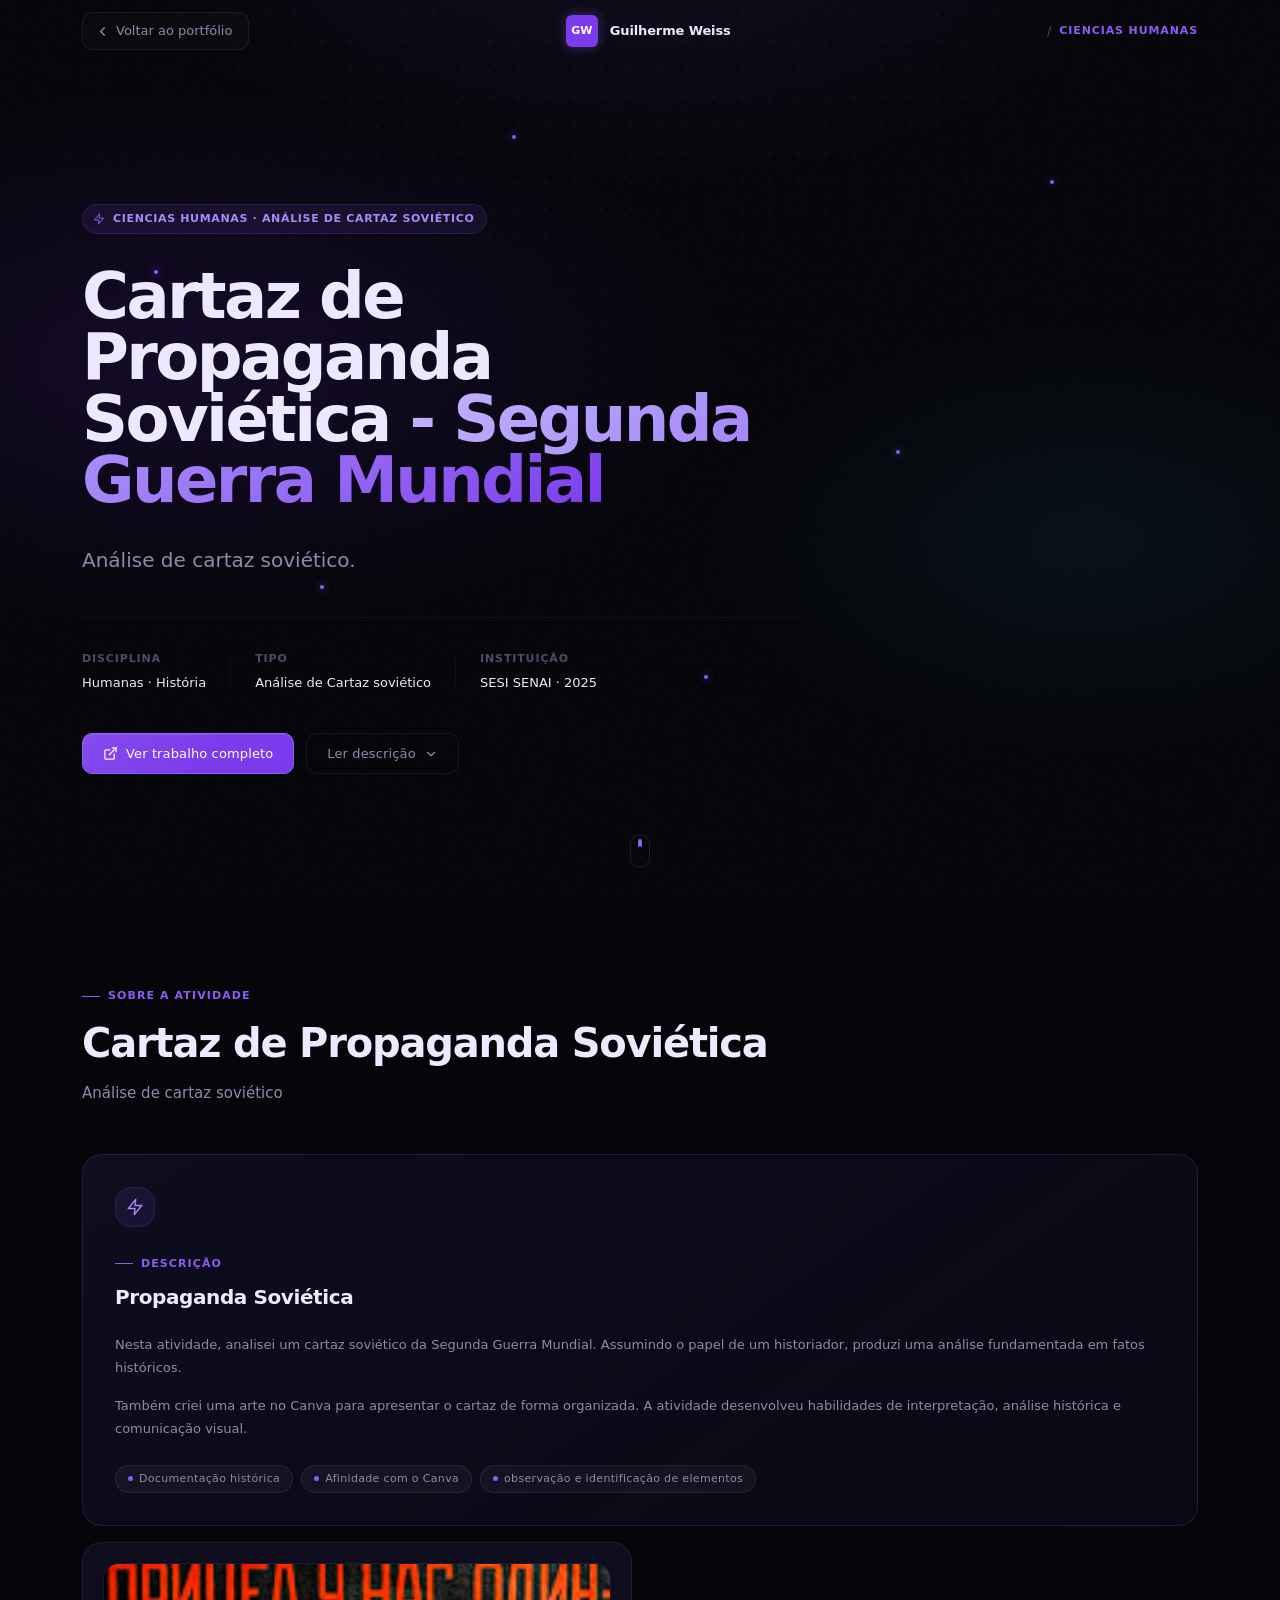
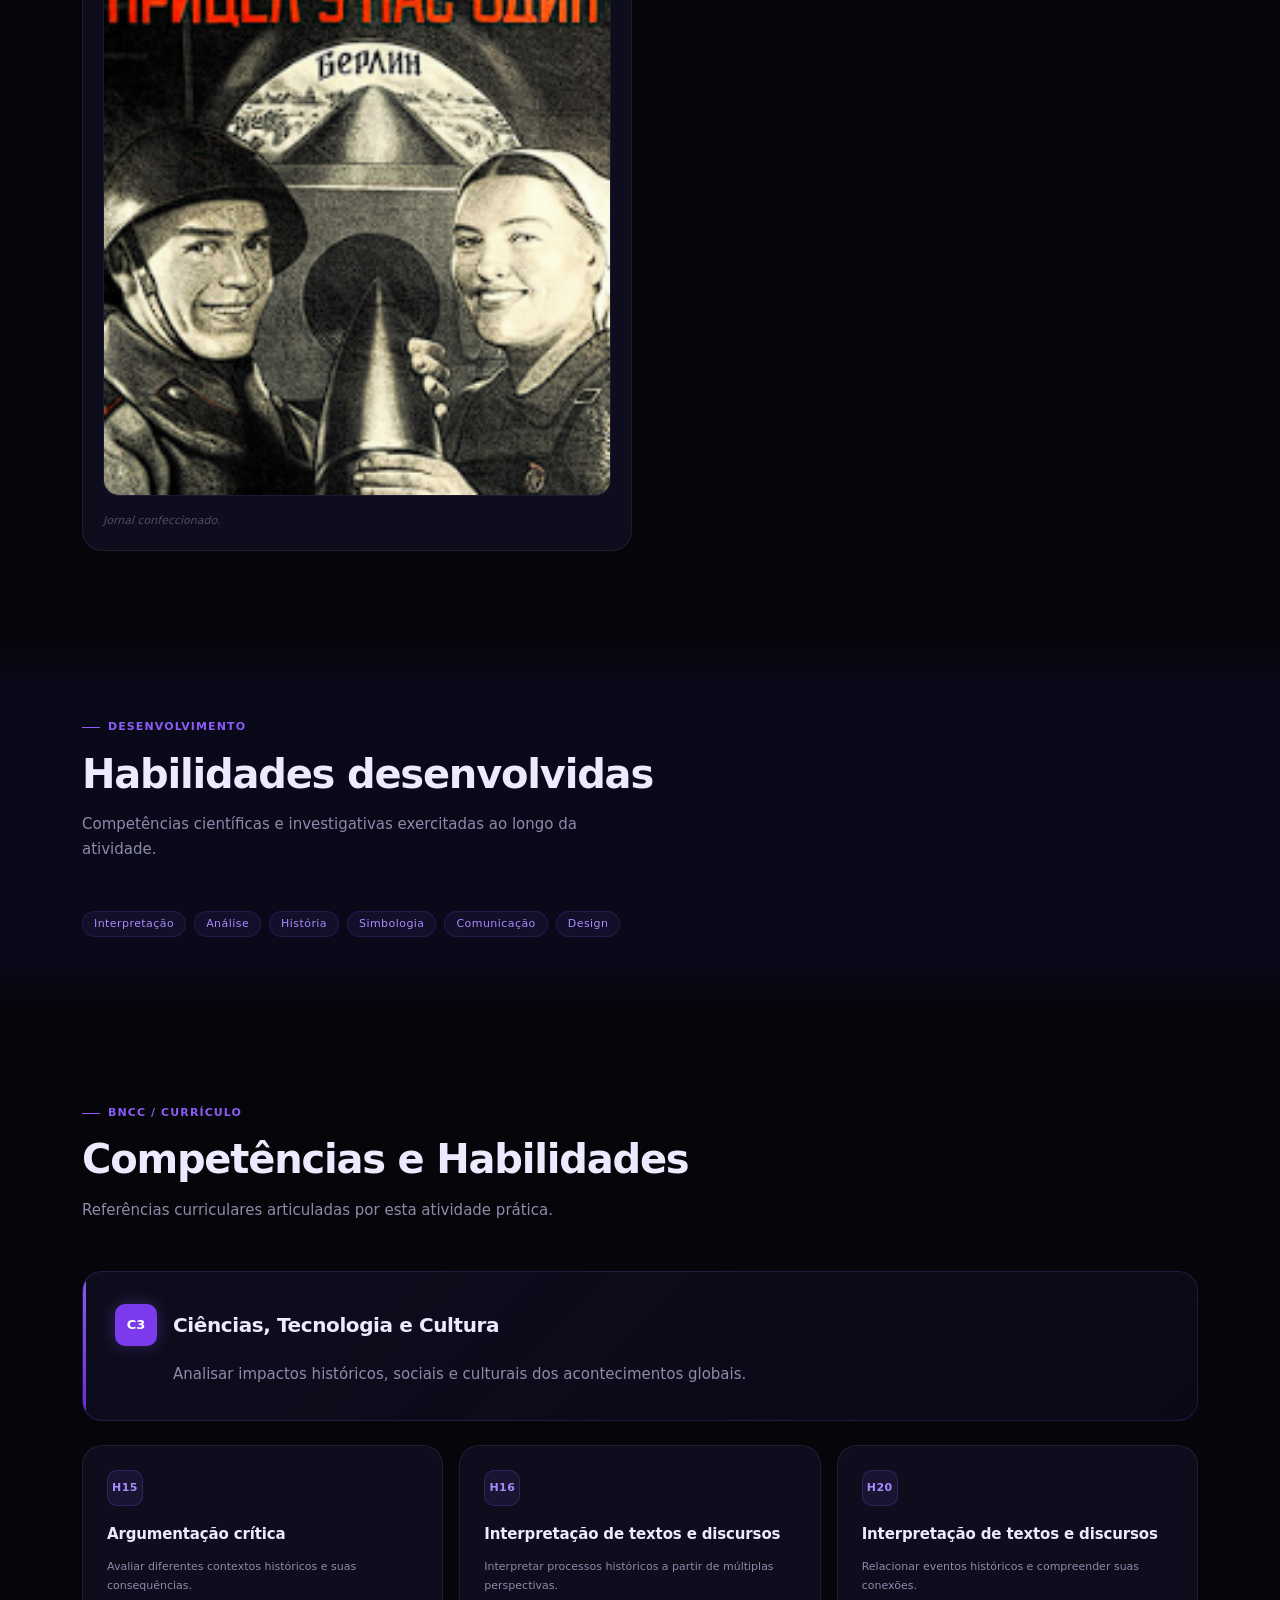
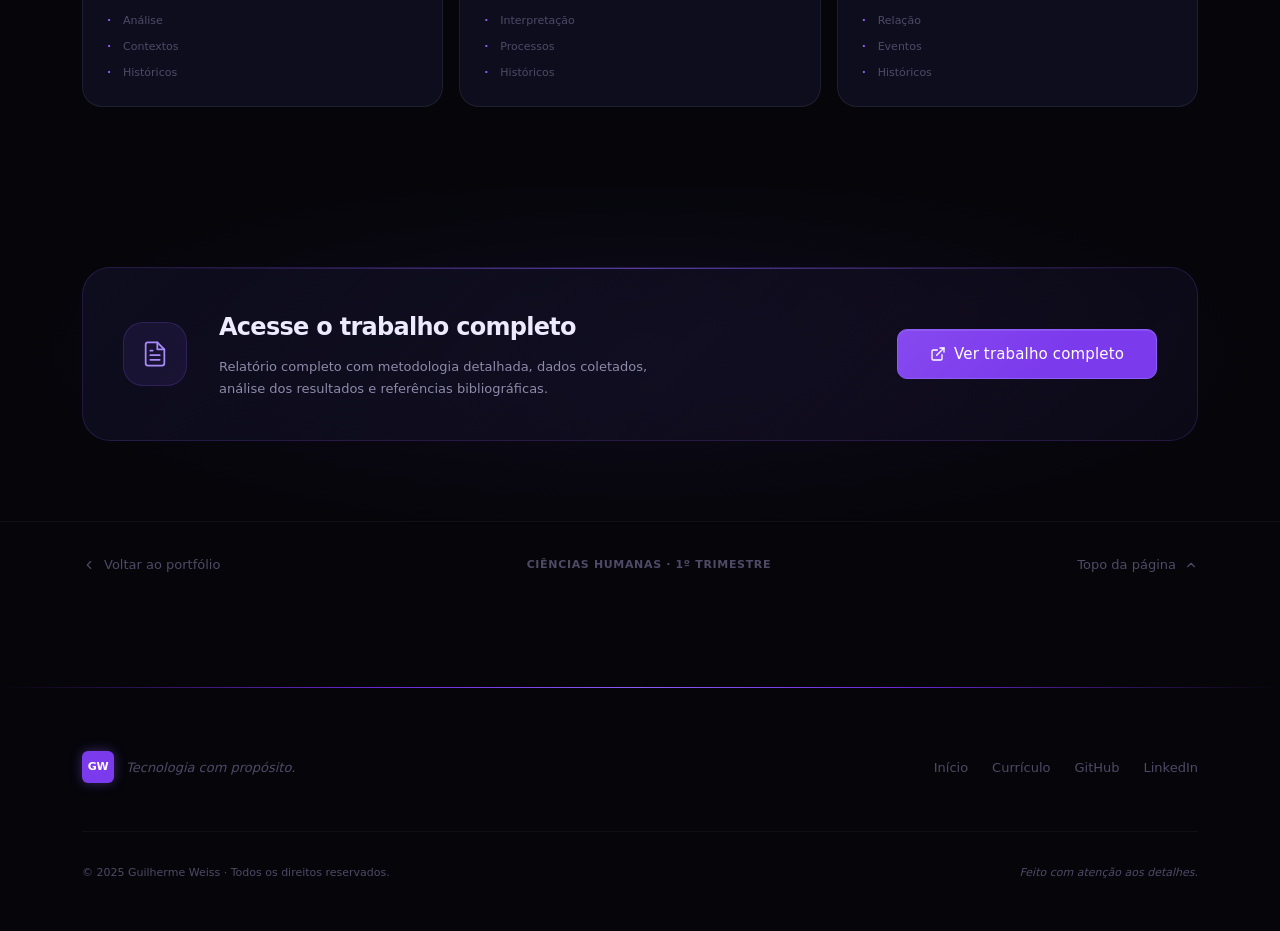
==== Atividades/Humanas/1 - trimestre/Analise revul/revol.html @ f52be658 "Subindo primeira vez" ====
<!doctype html>
<html lang="pt-BR">
  <head>
    <meta charset="UTF-8" />
    <meta name="viewport" content="width=device-width, initial-scale=1.0" />
    <meta name="description" content="Análise de Cartaz de Propaganda Soviética — leitura iconográfica de um cartaz da Segunda Guerra Mundial. Guilherme Weiss." />
    <meta name="theme-color" content="#05050a" />
    <meta
      property="og:title"
      content="Análise de Cartaz soviético · Guilherme Weiss"
    />
    <meta property="og:description" content="Análise de Cartaz soviético." />
    <title>Análise de Cartaz soviético · Guilherme Weiss</title>
    <link rel="preconnect" href="https://fonts.googleapis.com" />
    <link rel="preconnect" href="https://fonts.gstatic.com" crossorigin />
    <link
      href="https://docs.google.com/document/d/1InySbnxGwIeyUvvCs1xM2RCsfOVp6HE0wiUxIVOHOtE/edit?usp=sharing"
      rel="stylesheet"
    />
    <link rel="stylesheet" href="revol.css" />
  </head>
  <body>
    <!-- Custom cursor -->
    <div class="cursor" id="cursor" aria-hidden="true">
      <div class="cursor__ring"></div>
      <div class="cursor__dot"></div>
    </div>

    <!-- Scroll progress -->
    <div class="scroll-progress" id="scrollProgress" aria-hidden="true"></div>

    <!-- ══════════════════════════════════════════
       NAVBAR
  ══════════════════════════════════════════ -->
    <header class="navbar" id="navbar" role="banner">
      <nav class="navbar__inner container" aria-label="Navegação da atividade">
        <a
          href="../../../../index.html#human-sciences"
          class="act-back"
          aria-label="Voltar ao portfólio"
        >
          <svg
            width="15"
            height="15"
            viewBox="0 0 24 24"
            fill="none"
            stroke="currentColor"
            stroke-width="2.2"
            stroke-linecap="round"
            stroke-linejoin="round"
            aria-hidden="true"
          >
            <polyline points="15 18 9 12 15 6" />
          </svg>
          Voltar ao portfólio
        </a>

        <a
          href="../../../../index.html#human-sciences"
          class="navbar__logo"
          aria-label="Guilherme Weiss — início"
        >
          <span class="navbar__logo-mark" aria-hidden="true">GW</span>
          <span class="navbar__logo-text">Guilherme Weiss</span>
        </a>

        <div class="act-breadcrumb" aria-label="Local atual">
          <span class="act-breadcrumb__sep" aria-hidden="true">/</span>
          <span class="act-breadcrumb__label">Ciencias Humanas</span>
        </div>
      </nav>
    </header>

    <main>
      <!-- ══════════════════════════════════════════
         HERO
    ══════════════════════════════════════════ -->
      <section class="act-hero" id="top" aria-labelledby="act-title">
        <div class="act-hero__bg-grid" aria-hidden="true"></div>
        <div class="act-hero__bg-aurora" aria-hidden="true"></div>
        <div class="act-hero__bg-charge" aria-hidden="true">
          <!-- partícula animada: elétrons decorativos -->
          <div
            class="charge-particle"
            style="--d: 0s; --x: 12%; --y: 30%"
          ></div>
          <div
            class="charge-particle"
            style="--d: 0.8s; --x: 82%; --y: 20%"
          ></div>
          <div
            class="charge-particle"
            style="--d: 1.4s; --x: 55%; --y: 75%"
          ></div>
          <div
            class="charge-particle"
            style="--d: 2.1s; --x: 25%; --y: 65%"
          ></div>
          <div
            class="charge-particle"
            style="--d: 0.3s; --x: 70%; --y: 50%"
          ></div>
          <div
            class="charge-particle"
            style="--d: 1.7s; --x: 40%; --y: 15%"
          ></div>
        </div>

        <div class="container">
          <div class="act-hero__inner">
            <!-- Badge -->
            <div class="act-hero__badge reveal">
              <svg
                width="12"
                height="12"
                viewBox="0 0 24 24"
                fill="none"
                stroke="currentColor"
                stroke-width="2"
                stroke-linecap="round"
                stroke-linejoin="round"
                aria-hidden="true"
              >
                <path d="M13 2L3 14h9l-1 8 10-12h-9l1-8z" />
              </svg>
              Ciencias Humanas · Análise de Cartaz soviético
            </div>

            <!-- Título -->
            <h1 class="act-hero__title reveal reveal--delay-1" id="act-title">
              Cartaz de Propaganda Soviética
              <span class="act-hero__title-accent">
                - Segunda Guerra Mundial</span
              >
            </h1>

            <!-- Subtítulo -->
            <p class="act-hero__sub reveal reveal--delay-2">
              Análise de cartaz soviético.
            </p>

            <!-- Meta row: disciplina / tipo / ano -->
            <div class="act-hero__meta reveal reveal--delay-3" role="list">
              <div class="act-hero__meta-item" role="listitem">
                <span class="act-hero__meta-key">Disciplina</span>
                <span class="act-hero__meta-val">Humanas · História</span>
              </div>
              <div class="act-hero__meta-divider" aria-hidden="true"></div>
              <div class="act-hero__meta-item" role="listitem">
                <span class="act-hero__meta-key">Tipo</span>
                <span class="act-hero__meta-val"
                  >Análise de Cartaz soviético</span
                >
              </div>
              <div class="act-hero__meta-divider" aria-hidden="true"></div>
              <div class="act-hero__meta-item" role="listitem">
                <span class="act-hero__meta-key">Instituição</span>
                <span class="act-hero__meta-val">SESI SENAI · 2025</span>
              </div>
            </div>

            <!-- CTA principal -->
            <div class="act-hero__actions reveal reveal--delay-3">
              <a
                href="https://docs.google.com/document/d/1InySbnxGwIeyUvvCs1xM2RCsfOVp6HE0wiUxIVOHOtE/edit?usp=sharing"
                class="btn btn--primary js-magnetic"
                target="_blank"
                rel="noopener noreferrer"
                aria-label="Ver trabalho completo no Google Docs"
              >
                <svg
                  width="15"
                  height="15"
                  viewBox="0 0 24 24"
                  fill="none"
                  stroke="currentColor"
                  stroke-width="2"
                  stroke-linecap="round"
                  stroke-linejoin="round"
                  aria-hidden="true"
                >
                  <path
                    d="M18 13v6a2 2 0 0 1-2 2H5a2 2 0 0 1-2-2V8a2 2 0 0 1 2-2h6"
                  />
                  <polyline points="15 3 21 3 21 9" />
                  <line x1="10" y1="14" x2="21" y2="3" />
                </svg>
                Ver trabalho completo
              </a>
              <a href="#descricao" class="btn btn--ghost">
                Ler descrição
                <svg
                  width="14"
                  height="14"
                  viewBox="0 0 24 24"
                  fill="none"
                  stroke="currentColor"
                  stroke-width="2"
                  stroke-linecap="round"
                  stroke-linejoin="round"
                  aria-hidden="true"
                >
                  <polyline points="6 9 12 15 18 9" />
                </svg>
              </a>
            </div>
          </div>
        </div>

        <!-- Scroll cue -->
        <div class="hero__scroll-cue" aria-hidden="true">
          <div class="hero__scroll-track">
            <div class="hero__scroll-thumb"></div>
          </div>
        </div>
      </section>

      <!-- ══════════════════════════════════════════
         DESCRIÇÃO + IMAGEM (bento)
    ══════════════════════════════════════════ -->
      <section
        class="act-section"
        id="descricao"
        aria-labelledby="descricao-heading"
      >
        <div class="container">
          <div class="act-section__header reveal">
            <div class="section-label">Sobre a atividade</div>
            <h2 class="section-heading" id="descricao-heading">
              Cartaz de Propaganda Soviética
            </h2>
            <p class="section-subheading">Análise de cartaz soviético</p>
          </div>

          <!-- Bento grid principal -->
          <div
            class="act-bento"
            role="region"
            aria-label="Conteúdo principal da atividade"
          >
            <!-- Card grande: descrição completa -->
            <article
              class="act-card act-card--desc reveal"
              aria-labelledby="card-desc-title"
            >
              <div class="act-card__top-bar" aria-hidden="true"></div>
              <div class="act-card__icon-wrap" aria-hidden="true">
                <svg
                  width="18"
                  height="18"
                  viewBox="0 0 24 24"
                  fill="none"
                  stroke="currentColor"
                  stroke-width="1.8"
                  stroke-linecap="round"
                  stroke-linejoin="round"
                >
                  <path d="M13 2L3 14h9l-1 8 10-12h-9l1-8z" />
                </svg>
              </div>
              <div class="section-label act-card__overline">Descrição</div>
              <h3 class="act-card__title" id="card-desc-title">
                Propaganda Soviética
              </h3>
              <div class="act-card__body">
                <p>
                  Nesta atividade, analisei um cartaz soviético da Segunda
                  Guerra Mundial. Assumindo o papel de um historiador, produzi
                  uma análise fundamentada em fatos históricos.
                </p>
                <p>
                  Também criei uma arte no Canva para apresentar o cartaz de
                  forma organizada. A atividade desenvolveu habilidades de
                  interpretação, análise histórica e comunicação visual.
                </p>
              </div>
              <div class="act-card__concepts" aria-label="Conceitos explorados">
                <span class="act-concept-pill">
                  <span class="act-concept-pill__dot" aria-hidden="true"></span>
                  Documentação histórica
                </span>
                <span class="act-concept-pill">
                  <span class="act-concept-pill__dot" aria-hidden="true"></span>
                  Afinidade com o Canva
                </span>
                <span class="act-concept-pill">
                  <span class="act-concept-pill__dot" aria-hidden="true"></span>
                  observação e identificação de elementos
                </span>
              </div>
            </article>

            <!-- Card imagem ilustrativa -->
            <figure
              class="act-card act-card--image reveal reveal--delay-1"
              aria-label="Imagem ilustrativa do experimento"
            >
              <div class="act-card__top-bar" aria-hidden="true"></div>
              <div class="act-img-wrap">
                <!-- Substitua o src abaixo pela imagem real da atividade -->
                <img
                  src="Captura de tela 2026-04-21 013915.png"
                  alt="Imagem do cartaz soviético de propaganda analisado na atividade"
                  class="act-img"
                  loading="lazy"
                  onerror="
                    this.parentElement.classList.add(
                      'act-img-wrap--placeholder',
                    )
                  "
                />
                <!-- Placeholder científico quando não há imagem -->
                <div class="act-img-placeholder" aria-hidden="true">
                  <div class="act-img-placeholder__diagram">
                    <!-- Diagrama SVG: campo elétrico simplificado -->
                    <svg
                      viewBox="0 0 300 200"
                      fill="none"
                      xmlns="http://www.w3.org/2000/svg"
                      aria-label="Diagrama de indução eletrostática"
                      role="img"
                    >
                      <!-- Corpo polimérico (esquerda) -->
                      <rect
                        x="20"
                        y="75"
                        width="70"
                        height="50"
                        rx="8"
                        fill="rgba(139,92,246,0.12)"
                        stroke="rgba(139,92,246,0.5)"
                        stroke-width="1.5"
                      />
                      <text
                        x="55"
                        y="96"
                        font-family="Sora,sans-serif"
                        font-size="8"
                        fill="#a78bfa"
                        text-anchor="middle"
                      >
                        Polímero
                      </text>
                      <text
                        x="55"
                        y="110"
                        font-family="Sora,sans-serif"
                        font-size="10"
                        fill="#c4b5fd"
                        text-anchor="middle"
                        font-weight="700"
                      >
                        − − −
                      </text>
                      <text
                        x="55"
                        y="122"
                        font-family="Sora,sans-serif"
                        font-size="8"
                        fill="#8e8aaa"
                        text-anchor="middle"
                      >
                        atrito
                      </text>

                      <!-- Linhas de campo -->
                      <line
                        x1="93"
                        y1="88"
                        x2="125"
                        y2="88"
                        stroke="rgba(139,92,246,0.4)"
                        stroke-width="1"
                        stroke-dasharray="4 3"
                      />
                      <line
                        x1="93"
                        y1="100"
                        x2="125"
                        y2="100"
                        stroke="rgba(139,92,246,0.4)"
                        stroke-width="1"
                        stroke-dasharray="4 3"
                      />
                      <line
                        x1="93"
                        y1="112"
                        x2="125"
                        y2="112"
                        stroke="rgba(139,92,246,0.4)"
                        stroke-width="1"
                        stroke-dasharray="4 3"
                      />
                      <!-- Setas de campo -->
                      <polygon
                        points="124,85 118,88 124,91"
                        fill="rgba(139,92,246,0.5)"
                      />
                      <polygon
                        points="124,97 118,100 124,103"
                        fill="rgba(139,92,246,0.5)"
                      />
                      <polygon
                        points="124,109 118,112 124,115"
                        fill="rgba(139,92,246,0.5)"
                      />

                      <!-- Corpo metálico (direita) -->
                      <rect
                        x="128"
                        y="68"
                        width="90"
                        height="64"
                        rx="8"
                        fill="rgba(34,211,238,0.06)"
                        stroke="rgba(34,211,238,0.3)"
                        stroke-width="1.5"
                      />
                      <text
                        x="173"
                        y="88"
                        font-family="Sora,sans-serif"
                        font-size="8"
                        fill="#22d3ee"
                        text-anchor="middle"
                      >
                        Condutor
                      </text>
                      <!-- Redistribuição de cargas: + à esquerda, - à direita -->
                      <text
                        x="148"
                        y="106"
                        font-family="Sora,sans-serif"
                        font-size="11"
                        fill="#4ade80"
                        text-anchor="middle"
                        font-weight="700"
                      >
                        + +
                      </text>
                      <text
                        x="198"
                        y="106"
                        font-family="Sora,sans-serif"
                        font-size="11"
                        fill="#a78bfa"
                        text-anchor="middle"
                        font-weight="700"
                      >
                        − −
                      </text>
                      <text
                        x="173"
                        y="122"
                        font-family="Sora,sans-serif"
                        font-size="7.5"
                        fill="#4e4a66"
                        text-anchor="middle"
                      >
                        indução
                      </text>

                      <!-- Seta de atração -->
                      <path
                        d="M90 155 Q155 140 210 155"
                        stroke="rgba(139,92,246,0.3)"
                        stroke-width="1"
                        fill="none"
                        stroke-dasharray="3 3"
                      />
                      <text
                        x="155"
                        y="175"
                        font-family="Sora,sans-serif"
                        font-size="8"
                        fill="#4e4a66"
                        text-anchor="middle"
                      >
                        ↔ força de atração
                      </text>

                      <!-- Eletrões voando -->
                      <circle
                        cx="108"
                        cy="60"
                        r="3"
                        fill="rgba(139,92,246,0.6)"
                      />
                      <text
                        x="108"
                        y="55"
                        font-family="Sora,sans-serif"
                        font-size="7"
                        fill="#8b5cf6"
                        text-anchor="middle"
                      >
                        e⁻
                      </text>
                      <circle
                        cx="240"
                        cy="55"
                        r="3"
                        fill="rgba(139,92,246,0.6)"
                      />
                      <text
                        x="240"
                        y="50"
                        font-family="Sora,sans-serif"
                        font-size="7"
                        fill="#8b5cf6"
                        text-anchor="middle"
                      >
                        e⁻
                      </text>
                    </svg>
                  </div>
                </div>
              </div>
              <figcaption class="act-card__caption">
                Jornal confeccionado.
              </figcaption>
            </figure>
          </div>
          <!-- /act-bento -->
        </div>
      </section>

      <!-- ══════════════════════════════════════════
         HABILIDADES DESENVOLVIDAS
    ══════════════════════════════════════════ -->
      <section
        class="act-section act-section--alt"
        id="habilidades"
        aria-labelledby="hab-heading"
      >
        <div class="container">
          <div class="act-section__header reveal">
            <div class="section-label">Desenvolvimento</div>
            <h2 class="section-heading" id="hab-heading">
              Habilidades desenvolvidas
            </h2>
            <p class="section-subheading">
              Competências científicas e investigativas exercitadas ao longo da
              atividade.
            </p>
          </div>

          <div
            class="act-tags-wrap reveal reveal--delay-1"
            aria-label="Habilidades em formato de tags"
          >
            <span class="tag">Interpretação</span>
            <span class="tag">Análise</span>
            <span class="tag">História</span>
            <span class="tag">Simbologia</span>
            <span class="tag">Comunicação</span>
            <span class="tag">Design</span>
          </div>
        </div>
      </section>

      <!-- ══════════════════════════════════════════
         COMPETÊNCIAS E HABILIDADES BNCC
    ══════════════════════════════════════════ -->
      <section
        class="act-section"
        id="competencias"
        aria-labelledby="comp-heading"
      >
        <div class="container">
          <div class="act-section__header reveal">
            <div class="section-label">BNCC / Currículo</div>
            <h2 class="section-heading" id="comp-heading">
              Competências e Habilidades
            </h2>
            <p class="section-subheading">
              Referências curriculares articuladas por esta atividade prática.
            </p>
          </div>

          <div class="act-competencias">
            <!-- Competência C3 -->
            <div class="act-comp-card reveal" aria-labelledby="comp-c1-title">
              <div class="act-comp-card__header">
                <div class="act-comp-card__badge">C3</div>
                <h3 class="act-comp-card__title" id="comp-c1-title">
                  Ciências, Tecnologia e Cultura
                </h3>
              </div>
              <p class="act-comp-card__desc">
                Analisar impactos históricos, sociais e culturais dos
                acontecimentos globais.
              </p>
            </div>

            <!-- Habilidades -->
            <div class="act-hab-grid">
              <article
                class="act-hab-card reveal reveal--delay-1"
                aria-labelledby="hab-h1"
              >
                <div class="act-hab-card__code" aria-label="Habilidade H1">
                  H15
                </div>
                <h4 class="act-hab-card__title" id="hab-h1">
                  Argumentação crítica
                </h4>
                <p class="act-hab-card__desc">
                  Avaliar diferentes contextos históricos e suas consequências.
                </p>
                <ul class="act-hab-card__list" aria-label="Conceitos abordados">
                  <li>Análise</li>
                  <li>Contextos</li>
                  <li>Históricos</li>
                </ul>
              </article>

              <article
                class="act-hab-card reveal reveal--delay-1"
                aria-labelledby="hab-h7"
              >
                <div class="act-hab-card__code" aria-label="Habilidade H7">
                  H16
                </div>
                <h4 class="act-hab-card__title" id="hab-h7">
                  Interpretação de textos e discursos
                </h4>
                <p class="act-hab-card__desc">
                  Interpretar processos históricos a partir de múltiplas
                  perspectivas.
                </p>
                <ul class="act-hab-card__list" aria-label="Áreas da química">
                  <li>Interpretação</li>
                  <li>Processos</li>
                  <li>Históricos</li>
                </ul>
              </article>

              <article
                class="act-hab-card reveal reveal--delay-1"
                aria-labelledby="hab-h7"
              >
                <div class="act-hab-card__code" aria-label="Habilidade H7">
                  H20
                </div>
                <h4 class="act-hab-card__title" id="hab-h7">
                  Interpretação de textos e discursos
                </h4>
                <p class="act-hab-card__desc">
                  Relacionar eventos históricos e compreender suas conexões.
                </p>
                <ul class="act-hab-card__list" aria-label="Áreas da química">
                  <li>Relação</li>
                  <li>Eventos</li>
                  <li>Históricos</li>
                </ul>
              </article>
            </div>
            <!-- /act-hab-grid -->
          </div>
          <!-- /act-competencias -->
        </div>
      </section>

      <!-- ══════════════════════════════════════════
         CTA FINAL + TRABALHO COMPLETO
    ══════════════════════════════════════════ -->
      <section
        class="act-cta-section"
        id="trabalho"
        aria-labelledby="cta-heading"
      >
        <div class="act-cta-section__glow" aria-hidden="true"></div>
        <div class="container">
          <div class="act-cta reveal">
            <div class="act-cta__icon" aria-hidden="true">
              <svg
                width="28"
                height="28"
                viewBox="0 0 24 24"
                fill="none"
                stroke="currentColor"
                stroke-width="1.5"
                stroke-linecap="round"
                stroke-linejoin="round"
              >
                <path
                  d="M14 2H6a2 2 0 0 0-2 2v16a2 2 0 0 0 2 2h12a2 2 0 0 0 2-2V8z"
                />
                <polyline points="14 2 14 8 20 8" />
                <line x1="16" y1="13" x2="8" y2="13" />
                <line x1="16" y1="17" x2="8" y2="17" />
                <polyline points="10 9 9 9 8 9" />
              </svg>
            </div>
            <div class="act-cta__content">
              <h2 class="act-cta__title" id="cta-heading">
                Acesse o trabalho completo
              </h2>
              <p class="act-cta__desc">
                Relatório completo com metodologia detalhada, dados coletados,
                análise dos resultados e referências bibliográficas.
              </p>
            </div>
            <a
              href="https://docs.google.com/document/d/1InySbnxGwIeyUvvCs1xM2RCsfOVp6HE0wiUxIVOHOtE/edit?tab=t.0"
              class="btn btn--primary btn--lg js-magnetic"
              target="_blank"
              rel="noopener noreferrer"
              aria-label="Abrir trabalho completo no Google Docs (nova aba)"
            >
              <svg
                width="16"
                height="16"
                viewBox="0 0 24 24"
                fill="none"
                stroke="currentColor"
                stroke-width="2"
                stroke-linecap="round"
                stroke-linejoin="round"
                aria-hidden="true"
              >
                <path
                  d="M18 13v6a2 2 0 0 1-2 2H5a2 2 0 0 1-2-2V8a2 2 0 0 1 2-2h6"
                />
                <polyline points="15 3 21 3 21 9" />
                <line x1="10" y1="14" x2="21" y2="3" />
              </svg>
              Ver trabalho completo
            </a>
          </div>
        </div>
      </section>

      <!-- Navegação entre atividades -->
      <section class="act-nav-between" aria-label="Navegar entre atividades">
        <div class="container">
          <div class="act-nav-between__inner">
            <a
              href="../../../../index.html#human-sciences"
              class="act-nav-between__home reveal"
            >
              <svg
                width="14"
                height="14"
                viewBox="0 0 24 24"
                fill="none"
                stroke="currentColor"
                stroke-width="2"
                stroke-linecap="round"
                stroke-linejoin="round"
                aria-hidden="true"
              >
                <polyline points="15 18 9 12 15 6" />
              </svg>
              Voltar ao portfólio
            </a>
            <span class="act-nav-between__label reveal reveal--delay-1"
              >Ciências Humanas · 1º Trimestre</span
            >
            <a href="#top" class="act-nav-between__top reveal reveal--delay-2">
              Topo da página
              <svg
                width="14"
                height="14"
                viewBox="0 0 24 24"
                fill="none"
                stroke="currentColor"
                stroke-width="2"
                stroke-linecap="round"
                stroke-linejoin="round"
                aria-hidden="true"
              >
                <polyline points="18 15 12 9 6 15" />
              </svg>
            </a>
          </div>
        </div>
      </section>
    </main>

    <!-- ══════════════════════════════════════════
       FOOTER
  ══════════════════════════════════════════ -->
    <footer class="footer" role="contentinfo">
      <div class="footer__gradient" aria-hidden="true"></div>
      <div class="container">
        <div class="footer__inner">
          <div class="footer__brand">
            <span class="navbar__logo-mark" aria-hidden="true">GW</span>
            <p class="footer__tagline">Tecnologia com propósito.</p>
          </div>
          <nav class="footer__nav" aria-label="Links do rodapé">
            <a href="../index.html#hero" class="footer__link">Início</a>
            <a href="../index.html#resume" class="footer__link">Currículo</a>
            <a
              href="https://github.com/guilhermewrsilva-arch"
              class="footer__link"
              target="_blank"
              rel="noopener"
              >GitHub</a
            >
            <a
              href="https://www.linkedin.com/in/guilherme-weiss-a996a1350"
              class="footer__link"
              target="_blank"
              rel="noopener"
              >LinkedIn</a
            >
          </nav>
        </div>
        <div class="footer__bottom">
          <p class="footer__copy">
            &copy; 2025 Guilherme Weiss · Todos os direitos reservados.
          </p>
          <p class="footer__made">Feito com atenção aos detalhes.</p>
        </div>
      </div>
    </footer>

    <script src="revol.js"></script>
  </body>
</html>
---- Atividades/Humanas/1 - trimestre/Analise revul/revol.css ----
/* ═══════════════════════════════════════════════════════════════
   DESIGN SYSTEM — TOKENS (espelho do portfólio principal)
═══════════════════════════════════════════════════════════════ */
:root {
  --bg-base:      #05050a;
  --bg-raised:    #09091a;
  --bg-overlay:   #0d0c1f;
  --bg-card:      #0e0d1e;
  --bg-card-2:    #121128;

  --border-subtle:  rgba(255,255,255,0.04);
  --border-default: rgba(255,255,255,0.07);
  --border-medium:  rgba(139,92,246,0.18);
  --border-strong:  rgba(139,92,246,0.4);

  --violet-300: #c4b5fd;
  --violet-400: #a78bfa;
  --violet-500: #8b5cf6;
  --violet-600: #7c3aed;
  --violet-700: #6d28d9;
  --violet-dim:        rgba(139,92,246,0.1);
  --violet-glow:       rgba(139,92,246,0.2);
  --violet-glow-strong:rgba(139,92,246,0.35);

  --teal-400: #22d3ee;
  --teal-dim:  rgba(34,211,238,0.08);

  --text-primary:   #ede9fe;
  --text-secondary: #8e8aaa;
  --text-muted:     #4e4a66;
  --text-accent:    var(--violet-400);

  --green-400: #4ade80;
  --green-dim:  rgba(74,222,128,0.1);

  --sp-1:4px;   --sp-2:8px;   --sp-3:12px;  --sp-4:16px;
  --sp-5:20px;  --sp-6:24px;  --sp-8:32px;  --sp-10:40px;
  --sp-12:48px; --sp-16:64px; --sp-20:80px; --sp-24:96px;
  --sp-32:128px;

  --text-xs:  0.6875rem;
  --text-sm:  0.8125rem;
  --text-base:0.9375rem;
  --text-lg:  1.0625rem;
  --text-xl:  1.25rem;
  --text-2xl: 1.5rem;
  --text-3xl: 1.875rem;
  --text-4xl: 2.5rem;
  --text-5xl: 3.25rem;
  --text-6xl: 4rem;
  --text-7xl: 5rem;

  --font-display:'Sora', system-ui, -apple-system, sans-serif;
  --font-body:   'Inter', system-ui, -apple-system, sans-serif;

  --r-sm:6px; --r-md:10px; --r-lg:16px;
  --r-xl:20px;--r-2xl:28px;--r-full:9999px;

  --shadow-xs:  0 1px 2px rgba(0,0,0,.6);
  --shadow-sm:  0 2px 8px rgba(0,0,0,.5);
  --shadow-md:  0 6px 24px rgba(0,0,0,.5);
  --shadow-lg:  0 16px 48px rgba(0,0,0,.6);
  --shadow-violet:    0 0 40px rgba(139,92,246,.18), 0 0 80px rgba(139,92,246,.07);
  --shadow-card:      0 0 0 1px var(--border-default), var(--shadow-sm);
  --shadow-card-hover:0 0 0 1px var(--border-medium),  var(--shadow-md), 0 0 24px rgba(139,92,246,.1);

  --ease-out:    cubic-bezier(0.16, 1, 0.3, 1);
  --ease-spring: cubic-bezier(0.34, 1.56, 0.64, 1);
  --t-fast:  120ms;
  --t-base:  220ms;
  --t-slow:  380ms;
  --t-spring:480ms;

  --navbar-h:62px;
  --max-w:  1180px;
}

/* ═══════════════════════════════════════════════════════════════
   RESET
═══════════════════════════════════════════════════════════════ */
*,*::before,*::after{box-sizing:border-box;margin:0;padding:0;}
html{scroll-behavior:smooth;scroll-padding-top:var(--navbar-h);-webkit-text-size-adjust:100%;color-scheme:dark;}
body{background-color:var(--bg-base);color:var(--text-primary);font-family:var(--font-body);font-size:var(--text-base);line-height:1.65;-webkit-font-smoothing:antialiased;-moz-osx-font-smoothing:grayscale;overflow-x:hidden;}

/* Film grain */
body::before{content:'';position:fixed;inset:0;
  background-image:url("data:image/svg+xml,%3Csvg viewBox='0 0 256 256' xmlns='http://www.w3.org/2000/svg'%3E%3Cfilter id='n'%3E%3CfeTurbulence type='fractalNoise' baseFrequency='0.8' numOctaves='4' stitchTiles='stitch'/%3E%3C/filter%3E%3Crect width='100%25' height='100%25' filter='url(%23n)' opacity='1'/%3E%3C/svg%3E");
  background-repeat:repeat;background-size:180px 180px;opacity:.022;pointer-events:none;z-index:9999;}

img,svg{display:block;}
a{color:inherit;text-decoration:none;}
button{background:none;border:none;cursor:pointer;font-family:inherit;}
ul,ol{list-style:none;}
:focus-visible{outline:2px solid var(--violet-400);outline-offset:3px;border-radius:var(--r-sm);}
::selection{background:rgba(139,92,246,.35);color:var(--text-primary);}
::-webkit-scrollbar{width:5px;}
::-webkit-scrollbar-track{background:var(--bg-base);}
::-webkit-scrollbar-thumb{background:var(--violet-700);border-radius:var(--r-full);}

/* ═══════════════════════════════════════════════════════════════
   CURSOR
═══════════════════════════════════════════════════════════════ */
@media(hover:hover){
  body{cursor:none;}
  .cursor{position:fixed;top:0;left:0;pointer-events:none;z-index:10000;will-change:transform;}
  .cursor__ring{position:absolute;width:32px;height:32px;border-radius:var(--r-full);border:1px solid rgba(139,92,246,.6);transform:translate(-50%,-50%);transition:transform .08s var(--ease-out),opacity var(--t-base),width var(--t-base) var(--ease-out),height var(--t-base) var(--ease-out);}
  .cursor__dot{position:absolute;width:5px;height:5px;background:var(--violet-400);border-radius:var(--r-full);transform:translate(-50%,-50%);transition:transform .04s linear;}
  .cursor.is-hovering .cursor__ring{width:48px;height:48px;background:rgba(139,92,246,.06);border-color:var(--violet-400);}
  .cursor.is-clicking .cursor__ring{transform:translate(-50%,-50%) scale(.85);}
  a:hover,button:hover,[role="button"]:hover{cursor:none;}
}

/* ═══════════════════════════════════════════════════════════════
   SCROLL PROGRESS
═══════════════════════════════════════════════════════════════ */
.scroll-progress{position:fixed;top:0;left:0;height:2px;width:0%;background:linear-gradient(90deg,var(--violet-600),var(--violet-300));z-index:10001;transition:width .1s linear;}

/* ═══════════════════════════════════════════════════════════════
   LAYOUT
═══════════════════════════════════════════════════════════════ */
.container{width:100%;max-width:var(--max-w);margin-inline:auto;padding-inline:var(--sp-8);}
@media(max-width:768px){.container{padding-inline:var(--sp-5);}}

/* ═══════════════════════════════════════════════════════════════
   TYPE UTILITIES
═══════════════════════════════════════════════════════════════ */
.section-label{display:inline-flex;align-items:center;gap:var(--sp-2);font-size:var(--text-xs);font-weight:600;letter-spacing:.1em;text-transform:uppercase;color:var(--violet-500);margin-bottom:var(--sp-4);}
.section-label::before{content:'';display:block;width:18px;height:1px;background:var(--violet-500);}
.section-heading{font-family:var(--font-display);font-size:clamp(var(--text-3xl),4vw,var(--text-4xl));font-weight:700;line-height:1.08;letter-spacing:-.03em;color:var(--text-primary);margin-bottom:var(--sp-4);}
.section-subheading{font-size:var(--text-base);color:var(--text-secondary);line-height:1.7;max-width:520px;margin-bottom:var(--sp-12);}

/* ═══════════════════════════════════════════════════════════════
   BUTTONS
═══════════════════════════════════════════════════════════════ */
.btn{display:inline-flex;align-items:center;gap:var(--sp-2);padding:9px var(--sp-5);font-family:var(--font-body);font-size:var(--text-sm);font-weight:500;letter-spacing:.01em;border-radius:var(--r-md);border:1px solid transparent;transition:background var(--t-base) var(--ease-out),box-shadow var(--t-base) var(--ease-out),transform var(--t-base) var(--ease-out),border-color var(--t-base) var(--ease-out);white-space:nowrap;position:relative;overflow:hidden;}
.btn--primary{background:var(--violet-600);color:#fff;border-color:var(--violet-500);box-shadow:0 0 0 0 var(--violet-glow),inset 0 1px 0 rgba(255,255,255,.1);}
.btn--primary::before{content:'';position:absolute;inset:0;background:linear-gradient(135deg,rgba(255,255,255,.08) 0%,transparent 60%);}
.btn--primary:hover{background:var(--violet-500);box-shadow:0 0 0 3px var(--violet-dim),0 8px 24px rgba(139,92,246,.35);transform:translateY(-1px);}
.btn--ghost{background:transparent;color:var(--text-secondary);border-color:var(--border-default);}
.btn--ghost:hover{background:var(--violet-dim);color:var(--violet-400);border-color:var(--border-medium);transform:translateY(-1px);}
.btn--lg{padding:12px var(--sp-8);font-size:var(--text-base);}

/* ═══════════════════════════════════════════════════════════════
   TAGS
═══════════════════════════════════════════════════════════════ */
.tag{display:inline-flex;align-items:center;padding:3px 11px;font-size:var(--text-xs);font-weight:500;letter-spacing:.04em;background:rgba(139,92,246,.08);color:var(--violet-400);border:1px solid rgba(139,92,246,.15);border-radius:var(--r-full);white-space:nowrap;transition:all var(--t-fast);}
.tag:hover{background:rgba(139,92,246,.18);border-color:rgba(139,92,246,.35);}

/* ═══════════════════════════════════════════════════════════════
   REVEAL
═══════════════════════════════════════════════════════════════ */
.reveal{opacity:0;transform:translateY(20px);transition:opacity var(--t-slow) var(--ease-out),transform var(--t-slow) var(--ease-out);}
.reveal.is-visible{opacity:1;transform:translateY(0);}
.reveal--delay-1{transition-delay:100ms;}
.reveal--delay-2{transition-delay:200ms;}
.reveal--delay-3{transition-delay:300ms;}

/* ═══════════════════════════════════════════════════════════════
   NAVBAR
═══════════════════════════════════════════════════════════════ */
.navbar{position:fixed;top:0;left:0;right:0;z-index:100;height:var(--navbar-h);transition:background var(--t-base),backdrop-filter var(--t-base),box-shadow var(--t-base);}
.navbar.is-scrolled{background:rgba(5,5,10,.82);backdrop-filter:blur(24px) saturate(160%);-webkit-backdrop-filter:blur(24px) saturate(160%);box-shadow:0 0 0 1px var(--border-subtle),0 1px 0 var(--border-subtle);}
.navbar__inner{display:flex;align-items:center;justify-content:space-between;height:100%;}
.navbar__logo{display:flex;align-items:center;gap:var(--sp-3);flex-shrink:0;}
.navbar__logo-mark{display:flex;align-items:center;justify-content:center;width:32px;height:32px;background:var(--violet-600);color:#fff;font-family:var(--font-display);font-size:var(--text-xs);font-weight:700;border-radius:var(--r-sm);letter-spacing:-.02em;flex-shrink:0;box-shadow:0 0 12px rgba(139,92,246,.4);}
.navbar__logo-text{font-family:var(--font-display);font-size:var(--text-sm);font-weight:600;color:var(--text-primary);letter-spacing:-.01em;}

/* Botão voltar */
.act-back{display:inline-flex;align-items:center;gap:6px;padding:7px var(--sp-4) 7px var(--sp-3);font-size:var(--text-sm);font-weight:500;color:var(--text-secondary);border:1px solid var(--border-default);border-radius:var(--r-md);background:rgba(255,255,255,.02);transition:all var(--t-base) var(--ease-out);}
.act-back:hover{color:var(--violet-400);border-color:var(--border-medium);background:var(--violet-dim);transform:translateX(-2px);}
.act-back svg{transition:transform var(--t-base) var(--ease-out);}
.act-back:hover svg{transform:translateX(-2px);}

/* Breadcrumb */
.act-breadcrumb{display:flex;align-items:center;gap:var(--sp-2);}
.act-breadcrumb__sep{color:var(--text-muted);font-size:var(--text-sm);}
.act-breadcrumb__label{font-size:var(--text-xs);font-weight:600;letter-spacing:.08em;text-transform:uppercase;color:var(--violet-500);}
@media(max-width:640px){.act-breadcrumb{display:none;}}

/* ═══════════════════════════════════════════════════════════════
   HERO
═══════════════════════════════════════════════════════════════ */
.act-hero{position:relative;min-height:100svh;display:flex;flex-direction:column;justify-content:center;padding-top:var(--navbar-h);overflow:hidden;}

.act-hero__bg-grid{position:absolute;inset:0;background-image:radial-gradient(circle,rgba(255,255,255,.06) 1px,transparent 1px);background-size:28px 28px;mask-image:radial-gradient(ellipse 90% 80% at 50% 0%,black 30%,transparent 80%);pointer-events:none;}

.act-hero__bg-aurora{position:absolute;inset:0;background:radial-gradient(ellipse 70% 50% at 15% 40%,rgba(109,40,217,.14) 0%,transparent 60%),radial-gradient(ellipse 50% 40% at 85% 60%,rgba(34,211,238,.06) 0%,transparent 60%),radial-gradient(ellipse 80% 60% at 50% -10%,rgba(139,92,246,.09) 0%,transparent 50%);pointer-events:none;}

/* Partículas de elétrons */
.act-hero__bg-charge{position:absolute;inset:0;pointer-events:none;}
.charge-particle{position:absolute;left:var(--x);top:var(--y);width:4px;height:4px;border-radius:50%;background:var(--violet-500);box-shadow:0 0 8px var(--violet-500),0 0 20px rgba(139,92,246,.3);animation:electronFloat 6s ease-in-out var(--d,0s) infinite;}
@keyframes electronFloat{
  0%,100%{transform:translateY(0) scale(1);opacity:.7;}
  50%{transform:translateY(-18px) scale(1.3);opacity:1;}
}

.act-hero__inner{position:relative;z-index:1;padding-block:var(--sp-24) var(--sp-20);max-width:720px;}

/* Badge */
.act-hero__badge{display:inline-flex;align-items:center;gap:var(--sp-2);padding:5px 12px 5px 10px;background:var(--violet-dim);border:1px solid var(--border-medium);border-radius:var(--r-full);font-size:var(--text-xs);font-weight:600;letter-spacing:.06em;text-transform:uppercase;color:var(--violet-400);margin-bottom:var(--sp-8);width:fit-content;}
.act-hero__badge svg{color:var(--violet-500);}

/* Título */
.act-hero__title{font-family:var(--font-display);font-size:clamp(var(--text-4xl),6.5vw,var(--text-6xl));font-weight:800;line-height:.96;letter-spacing:-.04em;color:var(--text-primary);margin-bottom:var(--sp-8);}
.act-hero__title-accent{background:linear-gradient(140deg,var(--violet-300) 0%,var(--violet-400) 40%,var(--violet-600) 100%);-webkit-background-clip:text;-webkit-text-fill-color:transparent;background-clip:text;}

/* Subtítulo */
.act-hero__sub{font-size:clamp(var(--text-lg),2.2vw,var(--text-xl));color:var(--text-secondary);line-height:1.7;max-width:560px;margin-bottom:var(--sp-10);}

/* Meta row */
.act-hero__meta{display:flex;align-items:center;gap:var(--sp-6);padding-top:var(--sp-8);border-top:1px solid var(--border-subtle);margin-bottom:var(--sp-10);flex-wrap:wrap;}
.act-hero__meta-item{display:flex;flex-direction:column;gap:3px;}
.act-hero__meta-key{font-size:var(--text-xs);font-weight:600;letter-spacing:.08em;text-transform:uppercase;color:var(--text-muted);}
.act-hero__meta-val{font-size:var(--text-sm);font-weight:500;color:var(--text-primary);}
.act-hero__meta-divider{width:1px;height:28px;background:var(--border-subtle);flex-shrink:0;}

/* Actions */
.act-hero__actions{display:flex;align-items:center;gap:var(--sp-3);flex-wrap:wrap;}

/* Scroll cue (reutilizado do portfólio) */
.hero__scroll-cue{position:absolute;bottom:var(--sp-8);left:50%;transform:translateX(-50%);}
.hero__scroll-track{width:20px;height:34px;border:1.5px solid rgba(255,255,255,.1);border-radius:var(--r-full);display:flex;justify-content:center;padding:4px;}
.hero__scroll-thumb{width:4px;height:8px;background:var(--violet-500);border-radius:var(--r-full);animation:scrollBounce 2s ease-in-out infinite;}
@keyframes scrollBounce{0%,100%{transform:translateY(0);opacity:1;}80%{transform:translateY(12px);opacity:0;}}

/* ═══════════════════════════════════════════════════════════════
   SEÇÕES
═══════════════════════════════════════════════════════════════ */
.act-section{padding-block:var(--sp-20);}
.act-section--alt{background:linear-gradient(180deg,transparent 0%,var(--bg-raised) 15%,var(--bg-raised) 85%,transparent 100%);}
.act-section__header{margin-bottom:var(--sp-12);}

/* ═══════════════════════════════════════════════════════════════
   BENTO GRID
═══════════════════════════════════════════════════════════════ */
.act-bento{
  display:grid;
  grid-template-columns:1fr 1fr;
  grid-template-rows:auto auto;
  gap:var(--sp-4);
}

/* Card base */
.act-card{
  position:relative;
  background:var(--bg-card);
  border:1px solid var(--border-default);
  border-radius:var(--r-xl);
  padding:var(--sp-8);
  overflow:hidden;
  transition:border-color var(--t-base) var(--ease-out),
             box-shadow    var(--t-base) var(--ease-out),
             transform     var(--t-base) var(--ease-out);
}
.act-card:hover{
  border-color:var(--border-medium);
  box-shadow:var(--shadow-card-hover);
  transform:translateY(-2px);
}

/* Barra superior colorida */
.act-card__top-bar{
  position:absolute;top:0;left:var(--sp-8);right:var(--sp-8);height:1px;
  background:linear-gradient(90deg,transparent,rgba(139,92,246,.5),transparent);
  opacity:0;transition:opacity var(--t-base);
}
.act-card:hover .act-card__top-bar{opacity:1;}

/* Ícone */
.act-card__icon-wrap{
  display:flex;align-items:center;justify-content:center;
  width:40px;height:40px;border-radius:var(--r-lg);
  background:var(--violet-dim);border:1px solid rgba(139,92,246,.15);
  color:var(--violet-400);margin-bottom:var(--sp-5);flex-shrink:0;
}
.act-card__icon-wrap--teal{background:var(--teal-dim);border-color:rgba(34,211,238,.15);color:var(--teal-400);}

/* Overline acima do título */
.act-card__overline{margin-bottom:var(--sp-2) !important;}

/* Título do card */
.act-card__title{font-family:var(--font-display);font-size:var(--text-xl);font-weight:700;letter-spacing:-.02em;color:var(--text-primary);margin-bottom:var(--sp-5);}

/* Body text */
.act-card__body{display:flex;flex-direction:column;gap:var(--sp-4);margin-bottom:var(--sp-6);}
.act-card__body p{font-size:var(--text-sm);color:var(--text-secondary);line-height:1.75;}

/* ── Card: descrição ── */
.act-card--desc{grid-column:1 / -1;background:linear-gradient(145deg,var(--bg-card) 0%,rgba(139,92,246,.04) 100%);border-color:rgba(139,92,246,.2);}
.act-card--desc:hover{border-color:rgba(139,92,246,.38);box-shadow:var(--shadow-card-hover),0 0 40px rgba(139,92,246,.06);}

/* Concept pills */
.act-card__concepts{display:flex;flex-wrap:wrap;gap:var(--sp-2);margin-top:var(--sp-2);}
.act-concept-pill{display:inline-flex;align-items:center;gap:6px;padding:4px 12px;font-size:var(--text-xs);font-weight:500;letter-spacing:.03em;color:var(--text-secondary);background:rgba(255,255,255,.04);border:1px solid var(--border-default);border-radius:var(--r-full);transition:all var(--t-fast);}
.act-concept-pill:hover{color:var(--violet-400);border-color:var(--border-medium);background:var(--violet-dim);}
.act-concept-pill__dot{width:5px;height:5px;border-radius:50%;background:var(--violet-500);flex-shrink:0;animation:pulse 2s ease-in-out infinite;}
@keyframes pulse{0%,100%{opacity:1;transform:scale(1);}50%{opacity:.4;transform:scale(.8);}}

/* ── Card: imagem ── */
.act-card--image{padding:var(--sp-5);display:flex;flex-direction:column;gap:0;}
.act-img-wrap{flex:1;border-radius:var(--r-lg);overflow:hidden;background:var(--bg-card-2);border:1px solid var(--border-subtle);margin-bottom:var(--sp-4);min-height:280px;position:relative;}
.act-img{width:100%;height:100%;object-fit:cover;object-position:center;display:block;transition:transform var(--t-slow) var(--ease-out);}
.act-card--image:hover .act-img{transform:scale(1.03);}

/* Placeholder quando não há imagem */
.act-img-wrap--placeholder .act-img{display:none;}
.act-img-placeholder{position:absolute;inset:0;display:none;flex-direction:column;align-items:center;justify-content:center;gap:var(--sp-4);padding:var(--sp-6);}
.act-img-wrap--placeholder .act-img-placeholder{display:flex;}
.act-img-placeholder__diagram{width:100%;max-width:320px;}
.act-img-placeholder__diagram svg{width:100%;height:auto;}
.act-img-placeholder__label{font-size:var(--text-sm);font-weight:600;color:var(--text-muted);}
.act-img-placeholder__hint{font-size:var(--text-xs);color:var(--text-muted);}
.act-img-placeholder__hint code{background:rgba(139,92,246,.12);color:var(--violet-400);padding:1px 5px;border-radius:var(--r-sm);font-family:monospace;}
.act-card__caption{font-size:var(--text-xs);color:var(--text-muted);line-height:1.6;font-style:italic;}

/* ── Card: método ── */
.act-method-list{display:flex;flex-direction:column;gap:var(--sp-5);margin-top:var(--sp-2);}
.act-method-item{display:flex;align-items:flex-start;gap:var(--sp-4);}
.act-method-item__num{font-family:var(--font-display);font-size:var(--text-xs);font-weight:700;color:var(--violet-600);letter-spacing:.08em;flex-shrink:0;padding-top:2px;}
.act-method-item strong{font-size:var(--text-sm);font-weight:600;color:var(--text-primary);display:block;margin-bottom:3px;}
.act-method-item p{font-size:var(--text-xs);color:var(--text-secondary);line-height:1.65;}

/* ── Card: fenômenos ── */
.act-phenomena-list{display:flex;flex-direction:column;gap:var(--sp-4);margin-top:var(--sp-2);}
.act-phenomena-item{display:flex;align-items:center;gap:var(--sp-3);font-size:var(--text-sm);color:var(--text-secondary);line-height:1.55;}
.act-phenomena-item__marker{color:var(--violet-500);flex-shrink:0;display:flex;}

/* Responsivo bento */
@media(max-width:900px){
  .act-bento{grid-template-columns:1fr;}
  .act-card--desc{grid-column:1;}
  .act-card--image{min-height:300px;}
  .act-img-wrap{min-height:240px;}
}
@media(max-width:580px){
  .act-bento{gap:var(--sp-3);}
  .act-card{padding:var(--sp-6);}
}

/* ═══════════════════════════════════════════════════════════════
   TAGS SECTION
═══════════════════════════════════════════════════════════════ */
.act-tags-wrap{display:flex;flex-wrap:wrap;gap:var(--sp-2);}

/* ═══════════════════════════════════════════════════════════════
   COMPETÊNCIAS
═══════════════════════════════════════════════════════════════ */
.act-competencias{display:flex;flex-direction:column;gap:var(--sp-6);}

/* Competência C1 */
.act-comp-card{background:var(--bg-card);border:1px solid var(--border-medium);border-radius:var(--r-xl);padding:var(--sp-8);position:relative;overflow:hidden;background:linear-gradient(135deg,var(--bg-card) 0%,rgba(139,92,246,.05) 100%);}
.act-comp-card::before{content:'';position:absolute;left:0;top:0;bottom:0;width:3px;background:linear-gradient(180deg,var(--violet-500),var(--violet-700));border-radius:2px 0 0 2px;}
.act-comp-card__header{display:flex;align-items:center;gap:var(--sp-4);margin-bottom:var(--sp-4);}
.act-comp-card__badge{display:flex;align-items:center;justify-content:center;width:42px;height:42px;background:var(--violet-600);color:#fff;font-family:var(--font-display);font-size:var(--text-sm);font-weight:700;border-radius:var(--r-md);flex-shrink:0;box-shadow:0 0 16px rgba(139,92,246,.3);}
.act-comp-card__title{font-family:var(--font-display);font-size:var(--text-xl);font-weight:700;letter-spacing:-.02em;color:var(--text-primary);}
.act-comp-card__desc{font-size:var(--text-base);color:var(--text-secondary);line-height:1.7;padding-left:calc(42px + var(--sp-4));}

/* Grid de habilidades */
.act-hab-grid{display:grid;grid-template-columns:repeat(3,1fr);gap:var(--sp-4);}

.act-hab-card{background:var(--bg-card);border:1px solid var(--border-default);border-radius:var(--r-xl);padding:var(--sp-6);transition:border-color var(--t-base) var(--ease-out),box-shadow var(--t-base) var(--ease-out),transform var(--t-base) var(--ease-out);}
.act-hab-card:hover{border-color:var(--border-medium);box-shadow:var(--shadow-card-hover);transform:translateY(-2px);}

/* Card de habilidade em destaque */
.act-hab-card--featured{border-color:var(--border-medium);background:linear-gradient(145deg,var(--bg-card) 0%,rgba(139,92,246,.06) 100%);grid-column:1 / -1;}

.act-hab-card__code{display:inline-flex;align-items:center;justify-content:center;width:36px;height:36px;background:var(--violet-dim);border:1px solid rgba(139,92,246,.2);border-radius:var(--r-md);font-family:var(--font-display);font-size:var(--text-xs);font-weight:700;color:var(--violet-400);letter-spacing:.04em;margin-bottom:var(--sp-4);}
.act-hab-card__code--featured{background:var(--violet-600);border-color:var(--violet-500);color:#fff;width:42px;height:42px;font-size:var(--text-sm);box-shadow:0 0 16px rgba(139,92,246,.3);}

.act-hab-card__title{font-family:var(--font-display);font-size:var(--text-base);font-weight:700;color:var(--text-primary);letter-spacing:-.01em;margin-bottom:var(--sp-3);}
.act-hab-card__desc{font-size:var(--text-xs);color:var(--text-secondary);line-height:1.7;margin-bottom:var(--sp-4);}

.act-hab-card__list{display:flex;flex-direction:column;gap:var(--sp-2);}
.act-hab-card__list li{font-size:var(--text-xs);color:var(--text-muted);padding-left:var(--sp-4);position:relative;}
.act-hab-card__list li::before{content:'·';position:absolute;left:0;color:var(--violet-500);font-weight:700;}

/* Destaque no card featured */
.act-hab-card__highlight{display:inline-flex;align-items:center;gap:var(--sp-3);margin-top:var(--sp-5);padding:var(--sp-3) var(--sp-4);background:var(--violet-dim);border:1px solid rgba(139,92,246,.2);border-radius:var(--r-lg);font-size:var(--text-xs);font-weight:600;color:var(--violet-400);letter-spacing:.04em;}

/* Responsivo hab-grid */
@media(max-width:960px){.act-hab-grid{grid-template-columns:1fr 1fr;}.act-hab-card--featured{grid-column:1 / -1;}}
@media(max-width:580px){.act-hab-grid{grid-template-columns:1fr;}.act-comp-card__desc{padding-left:0;}}

/* ═══════════════════════════════════════════════════════════════
   CTA FINAL
═══════════════════════════════════════════════════════════════ */
.act-cta-section{position:relative;padding-block:var(--sp-20);overflow:hidden;}
.act-cta-section__glow{position:absolute;inset:0;background:radial-gradient(ellipse 70% 80% at 50% 50%,rgba(139,92,246,.07) 0%,transparent 70%);pointer-events:none;}

.act-cta{
  display:grid;
  grid-template-columns:auto 1fr auto;
  align-items:center;
  gap:var(--sp-8);
  background:var(--bg-card);
  border:1px solid var(--border-medium);
  border-radius:var(--r-2xl);
  padding:var(--sp-10) var(--sp-10);
  position:relative;
  overflow:hidden;
  background:linear-gradient(135deg,var(--bg-card) 0%,rgba(139,92,246,.05) 100%);
}
.act-cta::before{content:'';position:absolute;top:0;left:var(--sp-12);right:var(--sp-12);height:1px;background:linear-gradient(90deg,transparent,rgba(139,92,246,.6),transparent);}

.act-cta__icon{display:flex;align-items:center;justify-content:center;width:64px;height:64px;background:var(--violet-dim);border:1px solid var(--border-medium);border-radius:var(--r-xl);color:var(--violet-400);flex-shrink:0;}

.act-cta__title{font-family:var(--font-display);font-size:var(--text-2xl);font-weight:700;letter-spacing:-.03em;color:var(--text-primary);margin-bottom:var(--sp-2);}
.act-cta__desc{font-size:var(--text-sm);color:var(--text-secondary);line-height:1.7;max-width:440px;}

@media(max-width:768px){
  .act-cta{grid-template-columns:1fr;text-align:center;}
  .act-cta__icon{margin:0 auto;}
  .act-cta__desc{margin:0 auto;}
}

/* ═══════════════════════════════════════════════════════════════
   NAVEGAÇÃO ENTRE ATIVIDADES
═══════════════════════════════════════════════════════════════ */
.act-nav-between{padding-block:var(--sp-8);border-top:1px solid var(--border-subtle);}
.act-nav-between__inner{display:flex;align-items:center;justify-content:space-between;gap:var(--sp-4);flex-wrap:wrap;}
.act-nav-between__home,.act-nav-between__top{display:inline-flex;align-items:center;gap:var(--sp-2);font-size:var(--text-sm);font-weight:500;color:var(--text-muted);transition:color var(--t-fast);}
.act-nav-between__home:hover,.act-nav-between__top:hover{color:var(--violet-400);}
.act-nav-between__label{font-size:var(--text-xs);font-weight:600;letter-spacing:.06em;text-transform:uppercase;color:var(--text-muted);}

/* ═══════════════════════════════════════════════════════════════
   FOOTER (idêntico ao portfólio principal)
═══════════════════════════════════════════════════════════════ */
.footer{position:relative;padding-block:var(--sp-16) var(--sp-12);margin-top:var(--sp-20);}
.footer__gradient{position:absolute;top:0;left:0;right:0;height:1px;background:linear-gradient(90deg,transparent 0%,var(--violet-700) 30%,var(--violet-500) 50%,var(--violet-700) 70%,transparent 100%);}
.footer__inner{display:flex;align-items:center;justify-content:space-between;gap:var(--sp-8);flex-wrap:wrap;margin-bottom:var(--sp-12);}
.footer__brand{display:flex;align-items:center;gap:var(--sp-3);}
.footer__tagline{font-size:var(--text-sm);color:var(--text-muted);font-style:italic;}
.footer__nav{display:flex;gap:var(--sp-6);flex-wrap:wrap;}
.footer__link{font-size:var(--text-sm);color:var(--text-muted);transition:color var(--t-fast);}
.footer__link:hover{color:var(--violet-400);}
.footer__bottom{display:flex;align-items:center;justify-content:space-between;padding-top:var(--sp-8);border-top:1px solid var(--border-subtle);flex-wrap:wrap;gap:var(--sp-4);}
.footer__copy,.footer__made{font-size:var(--text-xs);color:var(--text-muted);}
.footer__made{font-style:italic;}
@media(max-width:640px){.footer__inner{flex-direction:column;}.footer__bottom{flex-direction:column;text-align:center;}.footer__nav{justify-content:center;}}

/* ═══════════════════════════════════════════════════════════════
   RESPONSIVIDADE GLOBAL
═══════════════════════════════════════════════════════════════ */
@media(max-width:480px){
  :root{--sp-32:72px;--sp-24:64px;--sp-20:48px;}
  .section-heading{font-size:var(--text-3xl);}
  .act-hero__inner{padding-block:var(--sp-16) var(--sp-12);}
  .act-cta{padding:var(--sp-8);}
}

@media(prefers-reduced-motion:reduce){
  *,*::before,*::after{animation-duration:.01ms !important;transition-duration:.01ms !important;}
}
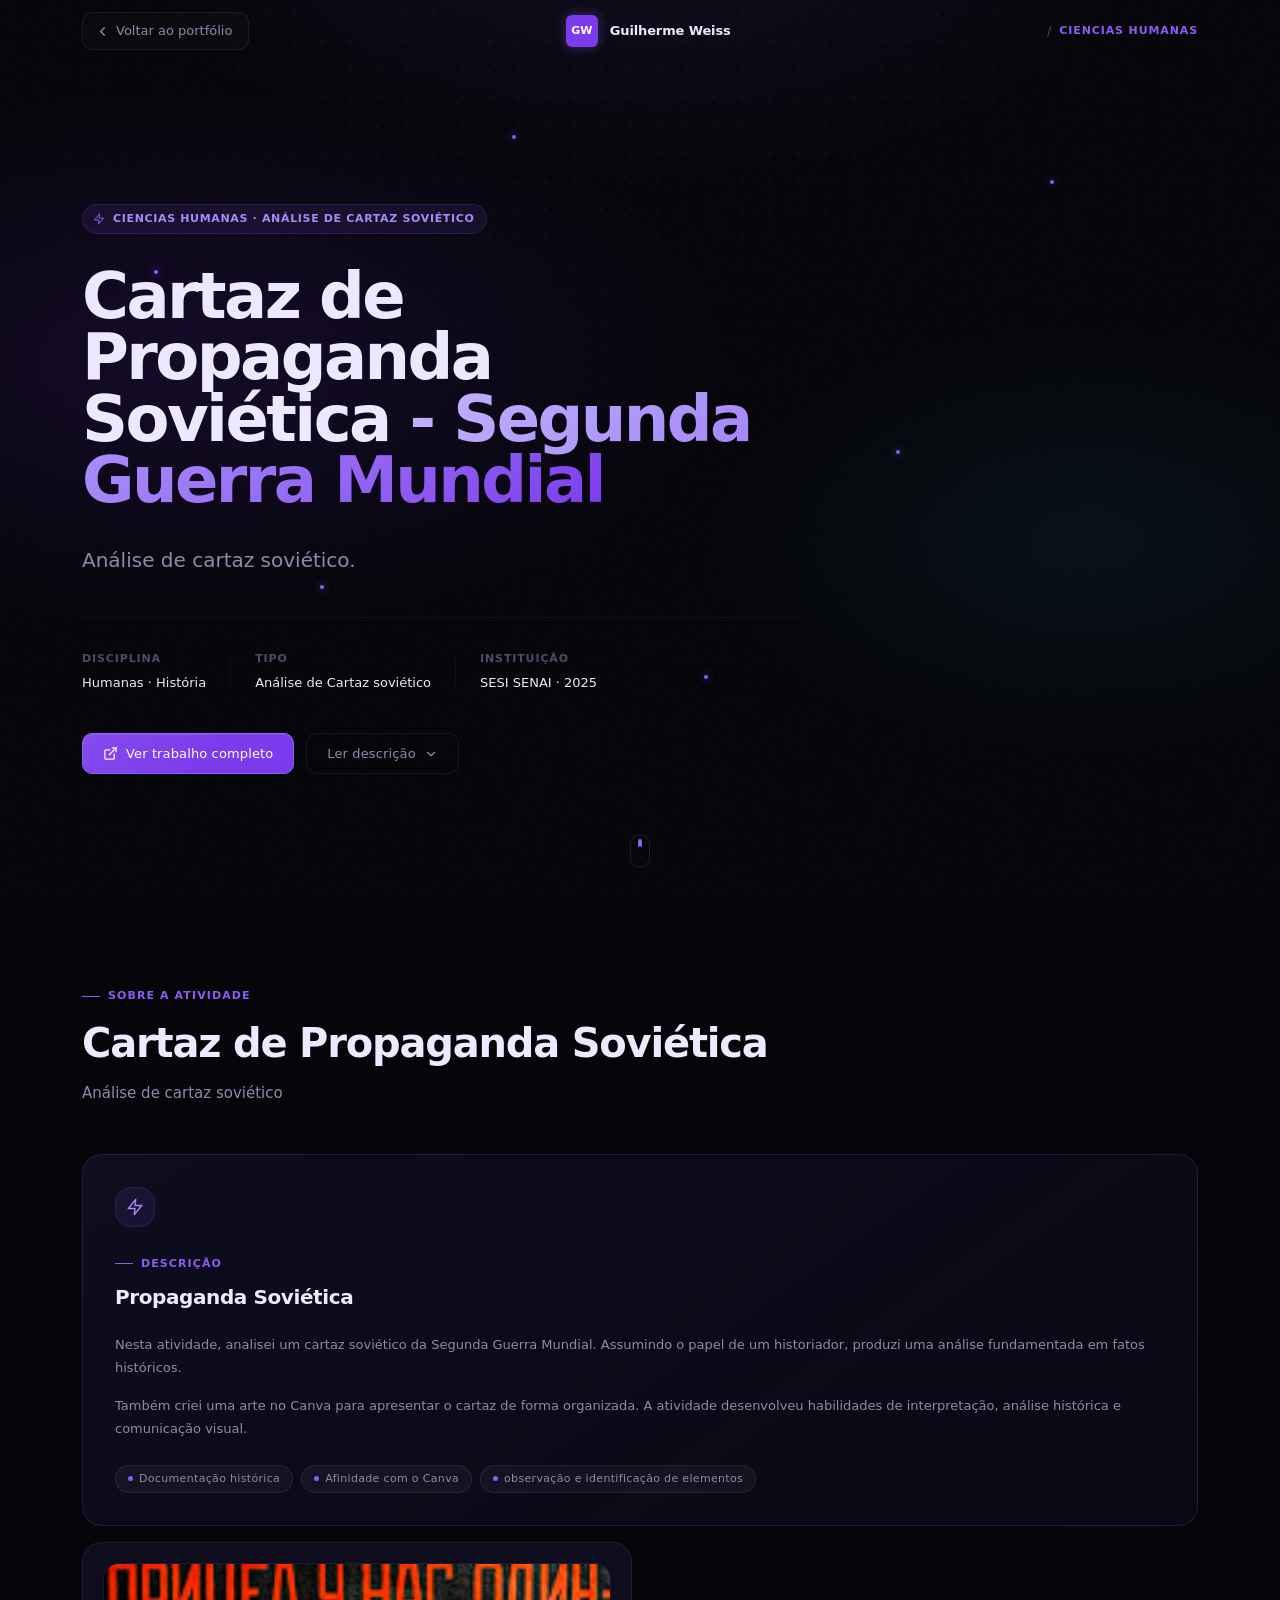
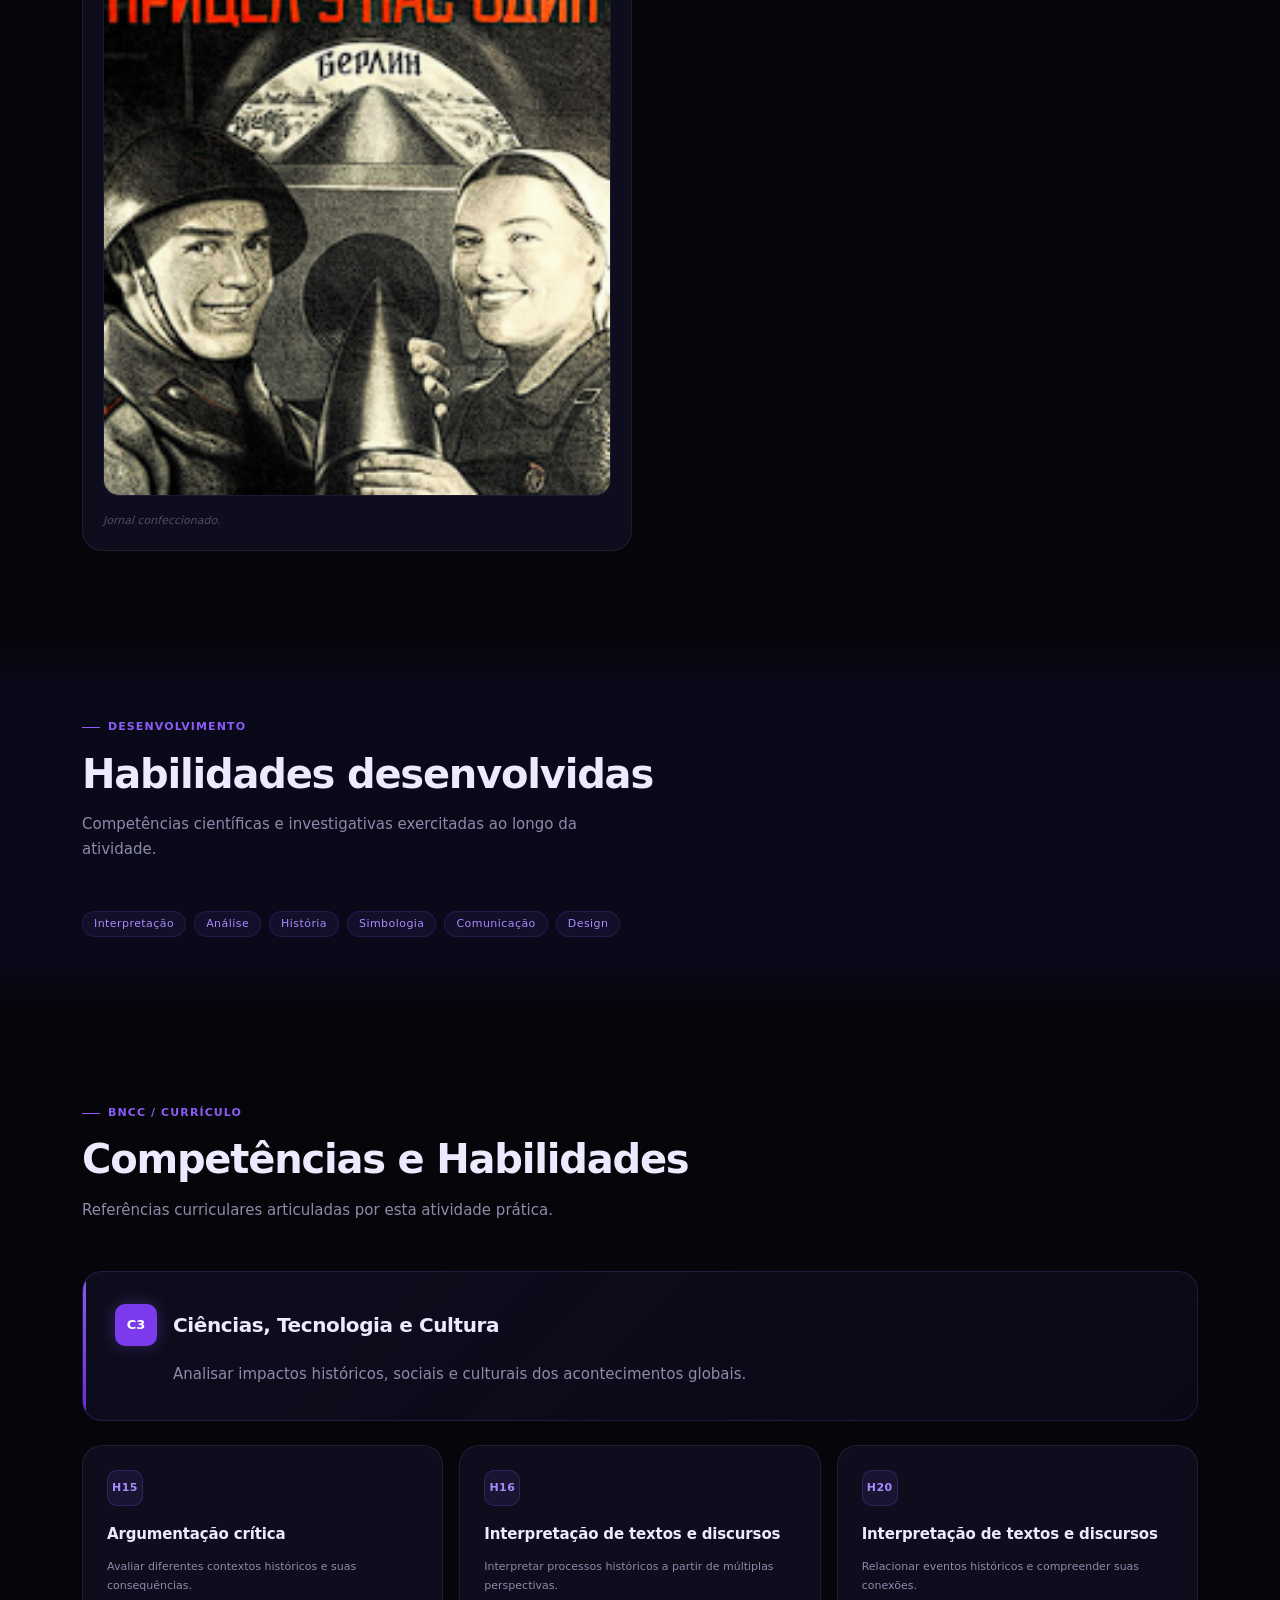
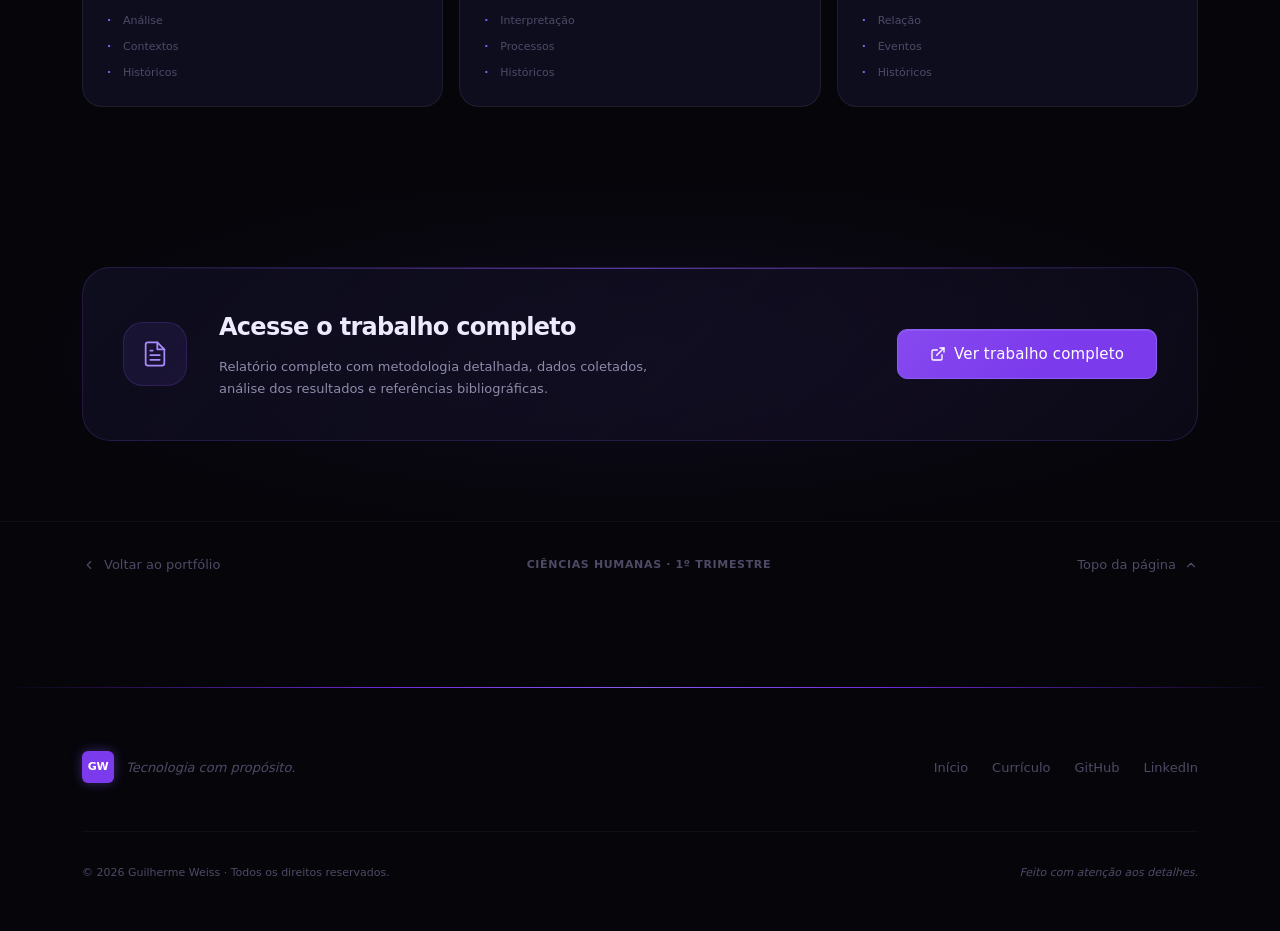
==== commit dfcaa0f4: "Correções e inserção do readme" ====
--- a/Atividades/Humanas/1 - trimestre/Analise revul/revol.html
+++ b/Atividades/Humanas/1 - trimestre/Analise revul/revol.html
@@ -811,7 +811,7 @@
         </div>
         <div class="footer__bottom">
           <p class="footer__copy">
-            &copy; 2025 Guilherme Weiss · Todos os direitos reservados.
+            &copy; 2026 Guilherme Weiss · Todos os direitos reservados.
           </p>
           <p class="footer__made">Feito com atenção aos detalhes.</p>
         </div>
